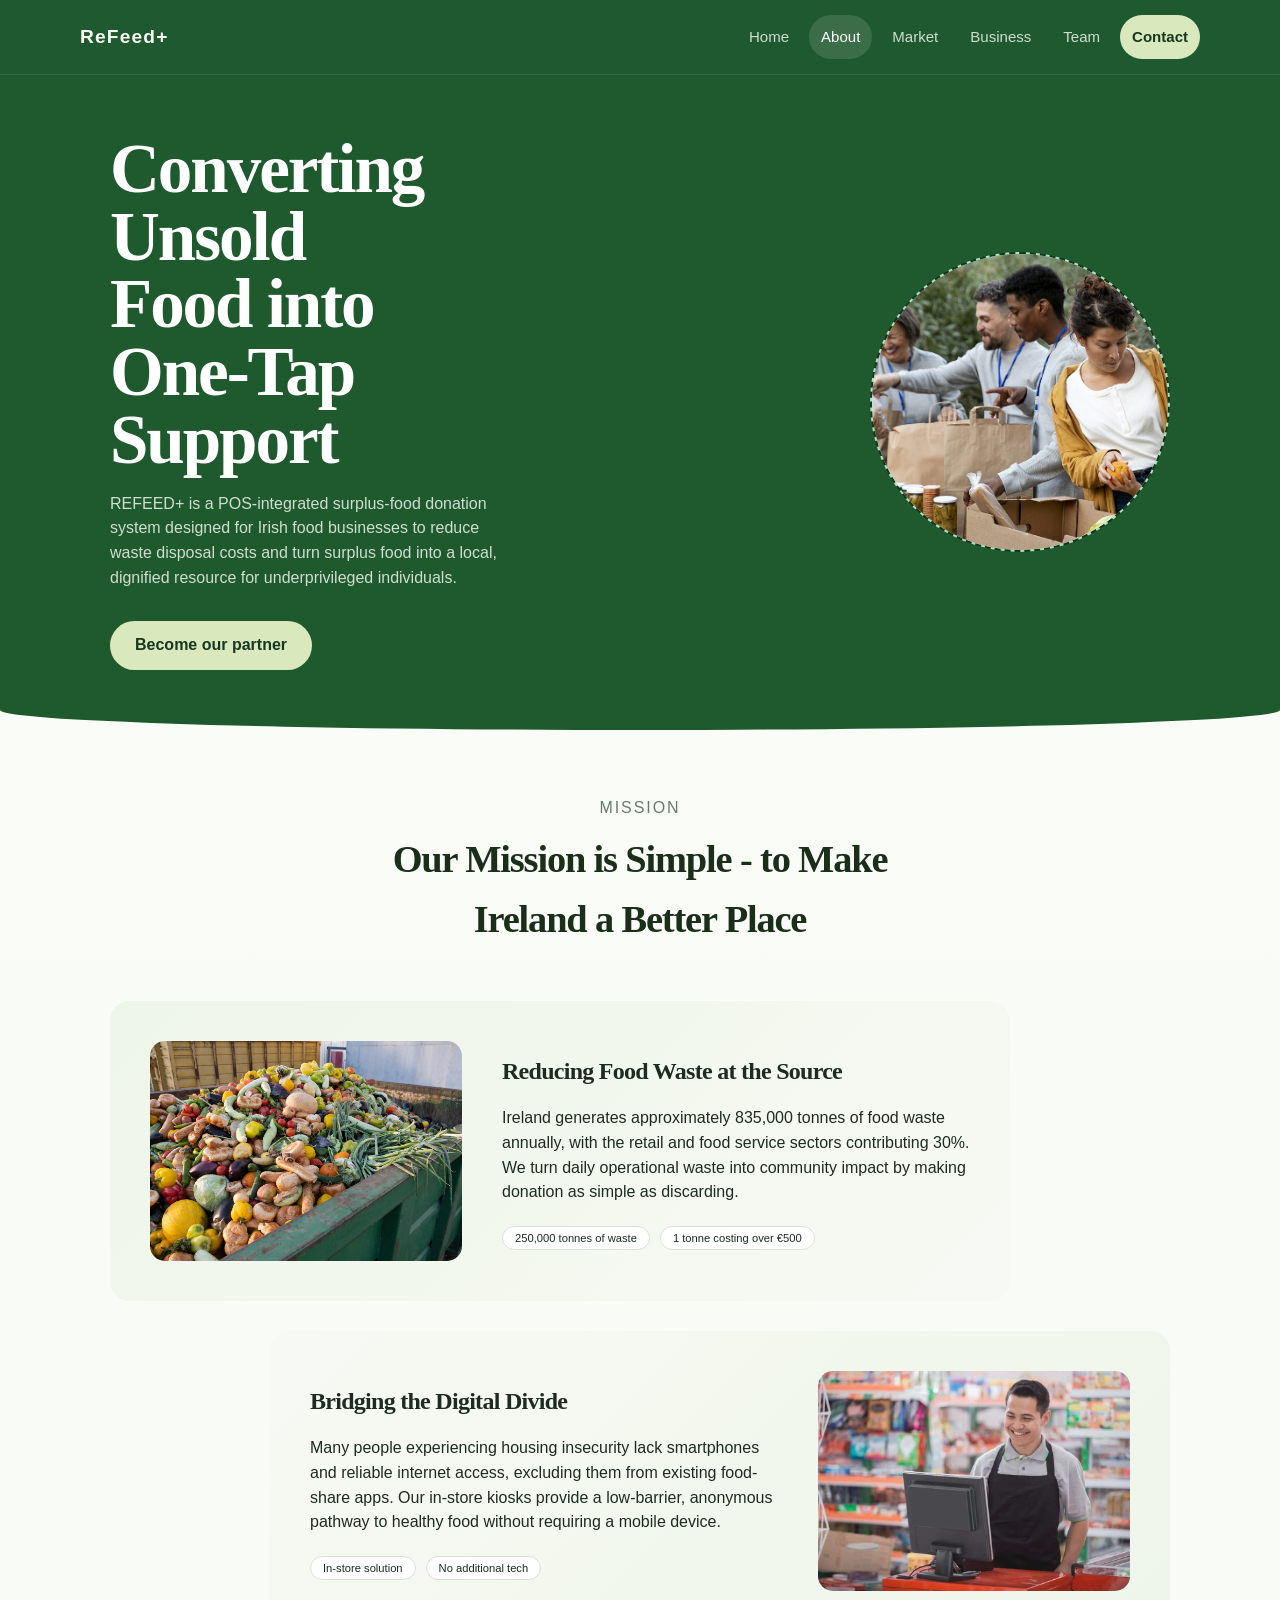
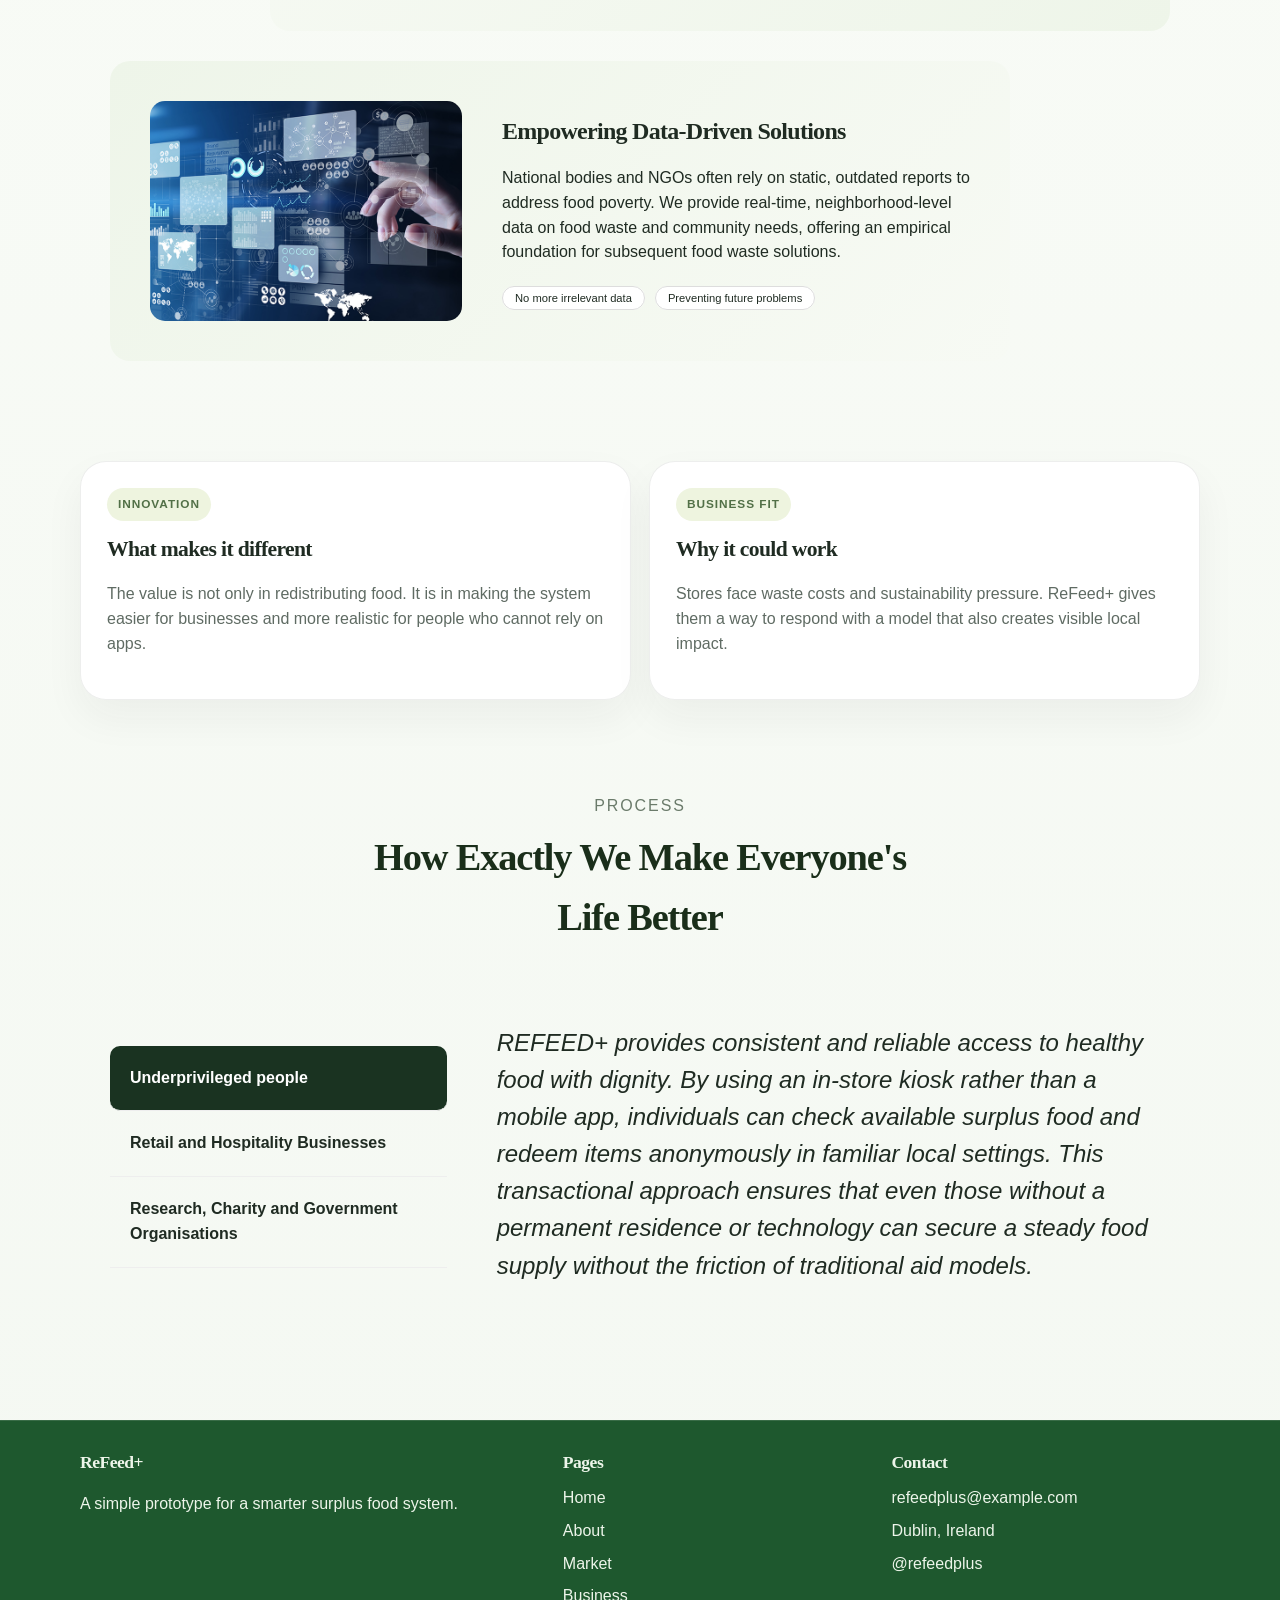
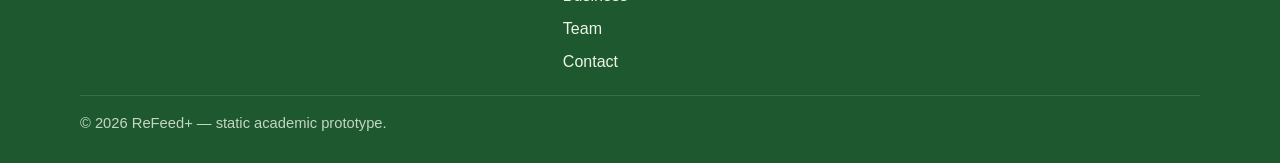
==== about_page/about.html @ 6f9c0de7 "added about page" ====
<!DOCTYPE html>
<html lang="en">
<head>
  <meta charset="UTF-8" />
  <meta name="viewport" content="width=device-width, initial-scale=1.0" />
  <title>ReFeed+ | About</title>
  <link rel="stylesheet" href="../prototype/styles.css" />
  <link rel="stylesheet" href="andrii.css" />
  <script src="../prototype/script.js" defer></script>
  <script src="script.js" defer></script>
</head>
<body>
<a class="skip-link" href="#main-content">Skip to content</a>

<header class="site-header">
  <nav class="navbar" aria-label="Main navigation">
    <a href="../prototype/index.html" class="logo">ReFeed+</a>
    <button class="nav-toggle" type="button" aria-expanded="false" aria-controls="site-nav">Menu</button>
    <div class="nav-links" id="site-nav">
      <a href="../prototype/index.html" data-page="index.html">Home</a>
      <a href="about.html" data-page="about.html">About</a>
      <a href="../prototype/market-customer.html" data-page="market-customer.html">Market</a>
      <a href="../prototype/business-financials.html" data-page="business-financials.html">Business</a>
      <a href="../prototype/team.html" data-page="team.html">Team</a>
      <a href="../prototype/contact.html" data-page="contact.html" class="cta-link">Contact</a>
    </div>
  </nav>
</header>

<main id="main-content">

  <section class="hero">
    <div class="container hero-content">
      <div class="hero-text">
        <h1>Converting Unsold Food into One-Tap Support</h1>
        <p>REFEED+ is a POS-integrated surplus-food donation system designed for Irish food businesses to reduce waste disposal costs and turn surplus food into a local, dignified resource for underprivileged individuals.</p>
        <a href="../prototype/contact.html" class="btn-dark">Become our partner</a>
      </div>
      <div class="placeholder-box">
        <img src="../images/about_hero.jpg" alt="People unpacking food">
      </div>
    </div>
  </section>

  <section class="problems-grid container">
    <div class="section-title">
      <p class="small-label">Mission</p>
      <h2>Our Mission is Simple - to Make Ireland a Better Place</h2>
    </div>
    <div class="problem-card">
      <div class="card-img-placeholder"><img src="../images/about_waste.jpg" alt="Image of food thrown to a bin"></div>
      <div class="card-content">
        <h3>Reducing Food Waste at the Source</h3>
        <p>Ireland generates approximately 835,000 tonnes of food waste annually, with the retail and food service sectors contributing 30%. We turn daily operational waste into community impact by making donation as simple as discarding.</p>
        <div class="tags">
          <span>250,000 tonnes of waste</span><span>1 tonne costing over €500</span>
        </div>
      </div>
    </div>

    <div class="problem-card">
      <div class="card-img-placeholder"><img src="../images/about_kiosk.webp" alt="Cashier in a store"></div>
      <div class="card-content">
        <h3>Bridging the Digital Divide</h3>
        <p>Many people experiencing housing insecurity lack smartphones and reliable internet access, excluding them from existing food-share apps. Our in-store kiosks provide a low-barrier, anonymous pathway to healthy food without requiring a mobile device.</p>
        <div class="tags">
          <span>In-store solution</span><span>No additional tech</span>
        </div>
      </div>
    </div>

    <div class="problem-card">
      <div class="card-img-placeholder"><img src="../images/about_data.jpg" alt="Visualisation of digital data"></div>
      <div class="card-content">
        <h3>Empowering Data-Driven Solutions</h3>
        <p>National bodies and NGOs often rely on static, outdated reports to address food poverty. We provide real-time, neighborhood-level data on food waste and community needs, offering an empirical foundation for subsequent food waste solutions.</p>
        <div class="tags">
          <span>No more irrelevant data</span><span>Preventing future problems</span>
        </div>
      </div>
    </div>
  </section>

  <section class="section">
    <div class="grid-2">
      <article class="card">
        <span class="label">Innovation</span>
        <h3>What makes it different</h3>
        <p>
          The value is not only in redistributing food. It is in making the system easier for businesses
          and more realistic for people who cannot rely on apps.
        </p>
      </article>
      <article class="card">
        <span class="label">Business fit</span>
        <h3>Why it could work</h3>
        <p>
          Stores face waste costs and sustainability pressure. ReFeed+ gives them a way to respond with a
          model that also creates visible local impact.
        </p>
      </article>
    </div>
  </section>

  <section class="solutions container">
    <div class="section-title">
      <p class="small-label">Process</p>
      <h2>How Exactly We Make Everyone's Life Better</h2>
    </div>
    <div class="solution-container">
      <div class="solution-list">
        <div class="list-item">
          <strong>Underprivileged people</strong>
        </div>
        <div class="list-item">
          <strong>Retail and Hospitality Businesses</strong>
        </div>
        <div class="list-item">
          <strong>Research, Charity and Government Organisations</strong>
        </div>
      </div>
      <div class="solution-content">
        <p class="quote"></p>
      </div>
    </div>
  </section>

</main>

<footer class="site-footer">
  <div class="footer-inner">
    <div>
      <h3>ReFeed+</h3>
      <p>A simple prototype for a smarter surplus food system.</p>
    </div>
    <div>
      <h3>Pages</h3>
      <ul>
        <li><a href="../prototype/index.html">Home</a></li>
        <li><a href="about.html">About</a></li>
        <li><a href="../prototype/market-customer.html">Market</a></li>
        <li><a href="../prototype/business-financials.html">Business</a></li>
        <li><a href="../prototype/team.html">Team</a></li>
        <li><a href="../prototype/contact.html">Contact</a></li>
      </ul>
    </div>
    <div>
      <h3>Contact</h3>
      <ul>
        <li>refeedplus@example.com</li>
        <li>Dublin, Ireland</li>
        <li>@refeedplus</li>
      </ul>
    </div>
    <div class="footer-bottom">
      &copy; <span id="year"></span> ReFeed+ — static academic prototype.
    </div>
  </div>
</footer>
</body>
</html>
---- prototype/styles.css ----
* {
  box-sizing: border-box;
}

html {
  scroll-behavior: smooth;
}

body {
  margin: 0;
  font-family: Arial, Helvetica, sans-serif;
  background: linear-gradient(180deg, #fbfdf9 0%, #f4f8f2 100%);
  color: #1f2b22;
  line-height: 1.55;
}

a {
  color: inherit;
}

img {
  max-width: 100%;
  display: block;
}

.skip-link {
  position: absolute;
  left: -9999px;
  top: 0;
}

.skip-link:focus {
  left: 12px;
  top: 12px;
  background: #15351f;
  color: #ffffff;
  padding: 10px 14px;
  border-radius: 8px;
  z-index: 1000;
}

.site-header {
  position: sticky;
  top: 0;
  z-index: 50;
  background: rgba(13, 75, 30, 0.92);
  backdrop-filter: blur(12px);
  border-bottom: 1px solid rgba(255, 255, 255, 0.1);
}

.navbar,
.section,
.footer-inner {
  width: min(1120px, calc(100% - 40px));
  margin: 0 auto;
}

.navbar {
  min-height: 74px;
  display: flex;
  align-items: center;
  justify-content: space-between;
  gap: 20px;
}

.logo {
  text-decoration: none;
  font-size: 1.2rem;
  font-weight: 700;
  letter-spacing: 0.06em;
  color: #f7fbf4;
}

.nav-toggle {
  display: none;
  border: 1px solid rgba(255, 255, 255, 0.18);
  background: rgba(255, 255, 255, 0.08);
  color: #f7fbf4;
  padding: 10px 14px;
  border-radius: 10px;
  cursor: pointer;
}

.nav-links {
  display: flex;
  align-items: center;
  gap: 8px;
  flex-wrap: wrap;
}

.nav-links a {
  text-decoration: none;
  color: rgba(247, 251, 244, 0.82);
  padding: 10px 12px;
  border-radius: 999px;
  font-size: 0.94rem;
  transition: 0.2s ease;
}

.nav-links a:hover,
.nav-links a.active {
  color: #ffffff;
  background: rgba(255, 255, 255, 0.12);
}

.nav-links .cta-link {
  background: #d9e9bd;
  color: #173720;
  font-weight: 700;
}

.nav-links .cta-link:hover,
.nav-links .cta-link.active {
  background: #e6f0d3;
  color: #122d1a;
}

main {
  padding-bottom: 28px;
  padding-top: 24px;
}

.hero {
  padding: 88px 0 48px;
}

.hero-grid {
  display: grid;
  grid-template-columns: 1.2fr 0.8fr;
  gap: 24px;
  align-items: stretch;
}

.panel,
.card,
.quote-card,
.table-shell,
.form-shell {
  border: 1px solid rgba(31, 43, 34, 0.08);
  background: rgba(255, 255, 255, 0.94);
  border-radius: 26px;
  box-shadow: 0 18px 40px rgba(31, 43, 34, 0.05);
}

.hero-copy {
  padding: 40px;
}

.kicker {
  margin: 0 0 14px;
  color: #6f7a72;
  text-transform: uppercase;
  letter-spacing: 0.14em;
  font-size: 0.76rem;
  font-weight: 700;
}

h1,
h2,
h3 {
  margin: 0;
  font-family: Georgia, "Times New Roman", serif;
  font-weight: 600;
  letter-spacing: -0.03em;
  color: #1f2b22;
}

.hero h1 {
  font-size: clamp(2.9rem, 5.4vw, 5.6rem);
  line-height: 0.98;
  max-width: 9ch;
  margin-bottom: 18px;
}

.lead {
  max-width: 56ch;
  color: #58655d;
  font-size: 1.02rem;
  margin: 0;
}

.button-row {
  display: flex;
  gap: 12px;
  flex-wrap: wrap;
  margin-top: 28px;
}

.button {
  display: inline-block;
  text-decoration: none;
  padding: 12px 18px;
  border-radius: 999px;
  font-weight: 700;
}

.button.primary {
  background: #15351f;
  color: #ffffff;
}

.button.secondary {
  background: transparent;
  color: #1f2b22;
  border: 1px solid rgba(31, 43, 34, 0.14);
}

.hero-side {
  padding: 18px;
  display: grid;
  gap: 14px;
}

.stat {
  padding: 22px;
  border-radius: 20px;
  background: #f7faf4;
  border: 1px solid rgba(31, 43, 34, 0.06);
}

.stat-value {
  display: block;
  font-family: Georgia, "Times New Roman", serif;
  font-size: 2rem;
  line-height: 1;
  margin-bottom: 8px;
  color: #184125;
}

.stat p {
  margin: 0;
  color: #5f6b63;
}

.section {
  padding: 20px 0 28px;
}

.section-header {
  margin-bottom: 20px;
  width: min(1120px, calc(100% - 40px));
}

.section-header h2 {
  font-size: clamp(2rem, 3.8vw, 3.4rem);
  margin-bottom: 10px;
}

.section-header p {
  margin: 0;
  color: #5f6b63;
}

.grid-2,
.grid-3 {
  display: grid;
  gap: 18px;
}

.grid-2 {
  grid-template-columns: repeat(2, minmax(0, 1fr));
}

.grid-3 {
  grid-template-columns: repeat(3, minmax(0, 1fr));
}

.card,
.quote-card,
.form-shell {
  padding: 26px;
}

.card h3,
.quote-card h3 {
  font-size: 1.35rem;
  margin-bottom: 10px;
}

.card p,
.card li,
.quote-card p,
.form-shell p {
  color: #5f6b63;
}

.card ul {
  margin: 12px 0 0;
  padding-left: 18px;
}

.card li+li {
  margin-top: 7px;
}

.label {
  display: inline-block;
  margin-bottom: 12px;
  padding: 7px 11px;
  border-radius: 999px;
  background: #eef4df;
  color: #527047;
  font-size: 0.74rem;
  text-transform: uppercase;
  letter-spacing: 0.08em;
  font-weight: 700;
}

.statement {
  padding: 34px;
  border-radius: 26px;
  background: linear-gradient(135deg, #eef5e9, #f7faf4);
  border: 1px solid rgba(31, 43, 34, 0.08);
  box-shadow: 0 18px 40px rgba(31, 43, 34, 0.04);
}

.statement h2 {
  font-size: clamp(2rem, 4vw, 3.6rem);
  max-width: 12ch;
  margin-bottom: 12px;
}

.statement p {
  max-width: 60ch;
  margin: 0;
  color: #58655d;
}

.table-shell {
  padding: 14px;
  overflow-x: auto;
}

table {
  width: 100%;
  min-width: 700px;
  border-collapse: collapse;
}

th,
td {
  padding: 16px 18px;
  border-bottom: 1px solid rgba(31, 43, 34, 0.08);
  text-align: center;
}

th {
  color: #1f2b22;
  font-weight: 700;
}

td {
  color: #58655d;
}

th:first-child,
td:first-child {
  text-align: left;
  color: #1f2b22;
}

.highlight-col {
  background: #f1f7e7;
  color: #1f2b22;
}

.team-grid .card {
  min-height: 210px;
}

.form-grid {
  display: grid;
  gap: 14px;
  margin-top: 18px;
}

label {
  display: block;
  margin-bottom: 6px;
  color: #1f2b22;
  font-weight: 700;
}

input,
textarea {
  width: 100%;
  padding: 12px 14px;
  border-radius: 14px;
  border: 1px solid rgba(31, 43, 34, 0.12);
  background: #ffffff;
  color: #1f2b22;
  font: inherit;
}

textarea {
  min-height: 130px;
  resize: vertical;
}

.fake-button {
  margin-top: 4px;
  display: inline-block;
  border: 0;
  border-radius: 999px;
  background: #15351f;
  color: #ffffff;
  font-weight: 700;
  padding: 12px 18px;
}

.small-note {
  margin-top: 12px;
  color: #818b84;
  font-size: 0.92rem;
}

.site-footer {
  border-top: 1px solid rgba(255, 255, 255, 0.12);
  margin-top: 28px;
  background: rgba(13, 75, 30, 0.92);
}

.site-footer h3,
.site-footer p,
.site-footer li,
.site-footer a {
  color: #edf5ea;
}

.footer-inner {
  padding: 28px 0;
  display: grid;
  grid-template-columns: 1.2fr 0.8fr 0.8fr;
  gap: 20px;
}

.site-footer h3 {
  font-size: 1.1rem;
  margin-bottom: 10px;
}

.site-footer ul {
  list-style: none;
  padding: 0;
  margin: 0;
}

.site-footer li+li {
  margin-top: 8px;
}

.site-footer a {
  text-decoration: none;
}

.site-footer a:hover {
  color: #ffffff;
}

.footer-bottom {
  grid-column: 1 / -1;
  padding-top: 16px;
  border-top: 1px solid rgba(255, 255, 255, 0.12);
  color: rgba(237, 245, 234, 0.8);
  font-size: 0.92rem;
}

@media (max-width: 920px) {

  .hero-grid,
  .grid-2,
  .grid-3,
  .footer-inner {
    grid-template-columns: 1fr;
  }

  .hero h1 {
    max-width: 11ch;
  }
}

@media (max-width: 760px) {
  .nav-toggle {
    display: inline-block;
  }

  .navbar {
    align-items: flex-start;
    flex-direction: column;
    padding: 14px 0;
  }

  .nav-links {
    display: none;
    width: 100%;
    flex-direction: column;
    align-items: stretch;
  }

  .nav-links.open {
    display: flex;
  }

  .nav-links a {
    background: transparent;
  }

  .hero {
    padding-top: 52px;
  }

  .navbar,
  .section,
  .footer-inner {
    width: min(1120px, calc(100% - 24px));
  }

  .hero-copy,
  .card,
  .quote-card,
  .form-shell {
    padding: 22px;
  }
}
---- about_page/andrii.css ----
main {
    padding-top: 0;
}

img {
    width: 100%;
    height: 100%;
    object-fit: cover;
    display: block;
}

.placeholder-box {
    width: 500px;
    height: 500px;
    border-radius: 50%;
    overflow: hidden;
    border: none;
}

.container {
    max-width: 1100px;
    margin: 0 auto;
    padding: 0 20px;
}

.text-center { text-align: center; }

/* Hero Section */
.hero {
    background-color: rgba(13, 75, 30, 0.92);
    padding: 60px 0;
    border-bottom-left-radius: 50% 20px;
    border-bottom-right-radius: 50% 20px;
}

.hero-content {
    display: flex;
    align-items: center;
    justify-content: space-between;
}

.hero-text h1 { color: #ffffff }
.hero-text p { margin-bottom: 30px; max-width: 400px; color: rgba(247, 251, 244, 0.82) }

.btn-dark {
    background: #d9e9bd;
    color: #173720;
    font-weight: 700;
    padding: 12px 25px;
    border-radius: 25px;
    text-decoration: none;
    display: inline-block;
}

.hero-image-placeholder {
    flex: 1;
    display: flex;
    justify-content: center;
}

.placeholder-box {
    width: 300px;
    height: 300px;
    background: #a8e4c1;
    border-radius: 50%;
    display: flex;
    align-items: center;
    justify-content: center;
    color: #1a3321;
    border: 2px dashed #1a3321;
}

/* Section Title */
.section-title {
    text-align: center;
    max-width: 600px;
    margin: 0 auto 52px;
}

.section-title h2 {
    font-family: 'Playfair Display', serif;
    font-size: 2.4rem;
    color: #1a2e1a;
    margin-bottom: 12px;
}

.section-title p {
    color: #6b7b6b;
    font-size: 1rem;
}

.small-label {
    font-size: 0.78rem;
    font-weight: 500;
    letter-spacing: 0.12em;
    text-transform: uppercase;
    color: #2e4a2e;
    margin-bottom: 10px;
}

/* Problem Cards */
.problems-grid {
    padding: 50px 20px;
}

.problem-card {
    display: flex;
    align-items: center;
    background: linear-gradient(135deg, #eef5e9, #f7faf4);
    border-radius: 20px;
    padding: 40px;
    margin-bottom: 30px;
    gap: 40px;

    max-width: 900px;
    transition: all 0.4s ease;
}

.problem-card:nth-child(even) {
    margin-right: auto;
}

.problem-card:nth-child(odd) {
    margin-left: auto;
    background: linear-gradient(135deg, #f7faf4, #eef5e9);
    flex-direction: row-reverse;
}

.card-img-placeholder {
    flex: 1;
    height: 220px;
    border-radius: 15px;
    overflow: hidden;
}

.card-content { flex: 1.5; }
.card-content h3 { font-size: 1.5rem; margin-bottom: 15px; }
.card-content .tags { margin-top: 20px; }

.tags span {
    background: white;
    padding: 5px 12px;
    border-radius: 15px;
    font-size: 0.7rem;
    margin-right: 10px;
    border: 1px solid #ddd;
}

/* Solutions */
.solutions { padding: 50px 20px; }

.solution-container {
    display: flex;
    gap: 50px;
    align-items: center;
}

.solution-list { flex: 1; }

.list-item {
    padding: 20px;
    border-bottom: 1px solid #eee;
    display: flex;
    flex-direction: column;
}

.list-item.active {
    background-color: #1a3321;
    color: white;
    border-radius: 10px;
}

.solution-content {
    flex: 2;
    display: flex;
    flex-direction: column;
    justify-content: center;
}

.quote { font-size: 1.5rem; font-style: italic; margin-bottom: 30px; }

.user-info { display: flex; align-items: center; gap: 15px; }

.avatar-placeholder {
    width: 50px;
    height: 50px;
    background: #ddd;
    border-radius: 50%;
}

/* Responsive */
@media (max-width: 900px) {

    .hero-content {
        flex-direction: column;
        text-align: center;
        gap: 40px;
    }

    .hero-text p, h1 {
        margin-left: auto;
        margin-right: auto;
    }

    .problem-card {
        flex-direction: column !important;
        text-align: center;
        margin-left: auto !important;
        margin-right: auto !important;
    }

    .card-img-placeholder {
        width: 100%;
    }

    .solution-container {
        flex-direction: column;
    }

    .solution-list {
        display: flex;
        gap: 10px;
        overflow-x: auto;
        justify-content: center;
    }

    .list-item {
        width: 30%;
        border-bottom: none;
        border-radius: 10px;
    }

    .features-header {
        flex-direction: column;
        text-align: center;
    }

    .features-grid {
        flex-direction: column;
    }

    .split-section {
        flex-direction: column;
        text-align: center;
    }
}

@media (max-width: 600px) {

    .navbar {
        flex-direction: column;
        gap: 10px;
        padding: 20px;
    }

    .hero-text h1 {
        font-size: 2rem;
    }

    .mission h2 {
        font-size: 1.6rem;
    }

    .quote {
        font-size: 1.2rem;
    }
}
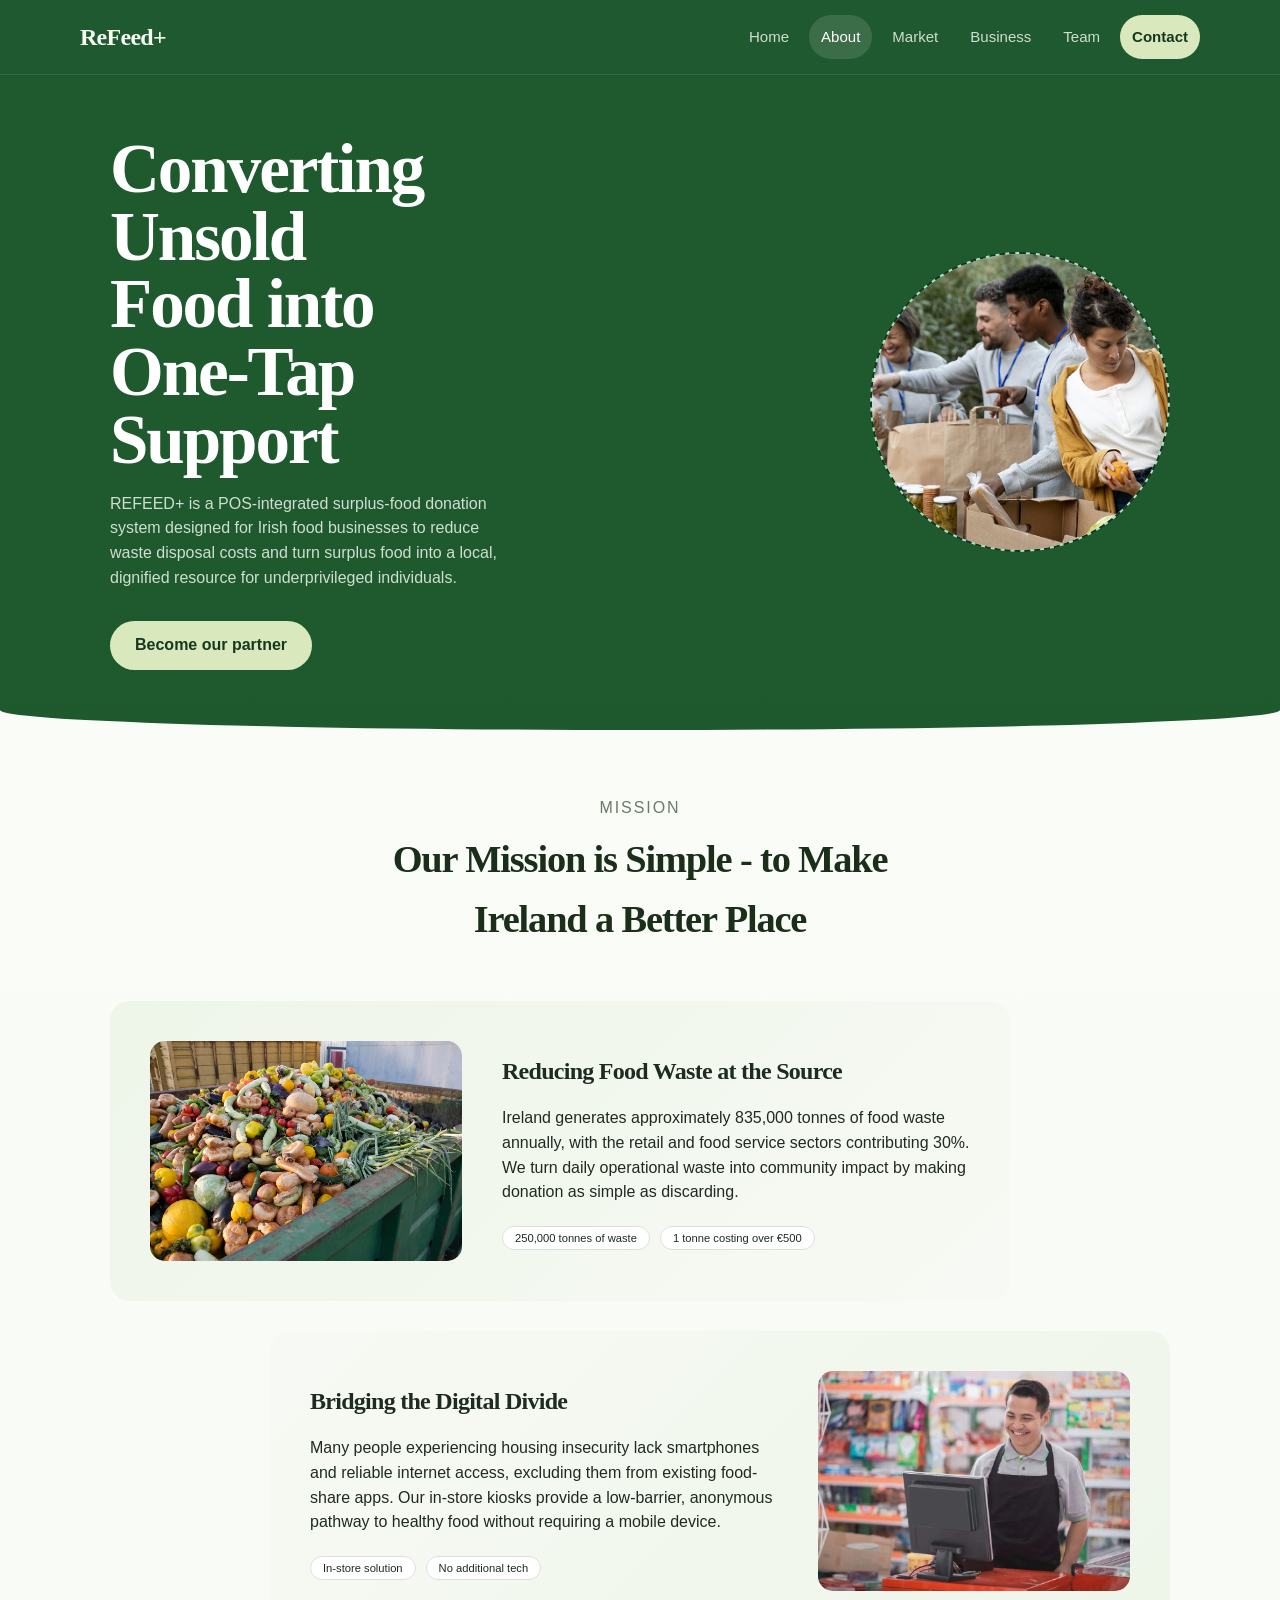
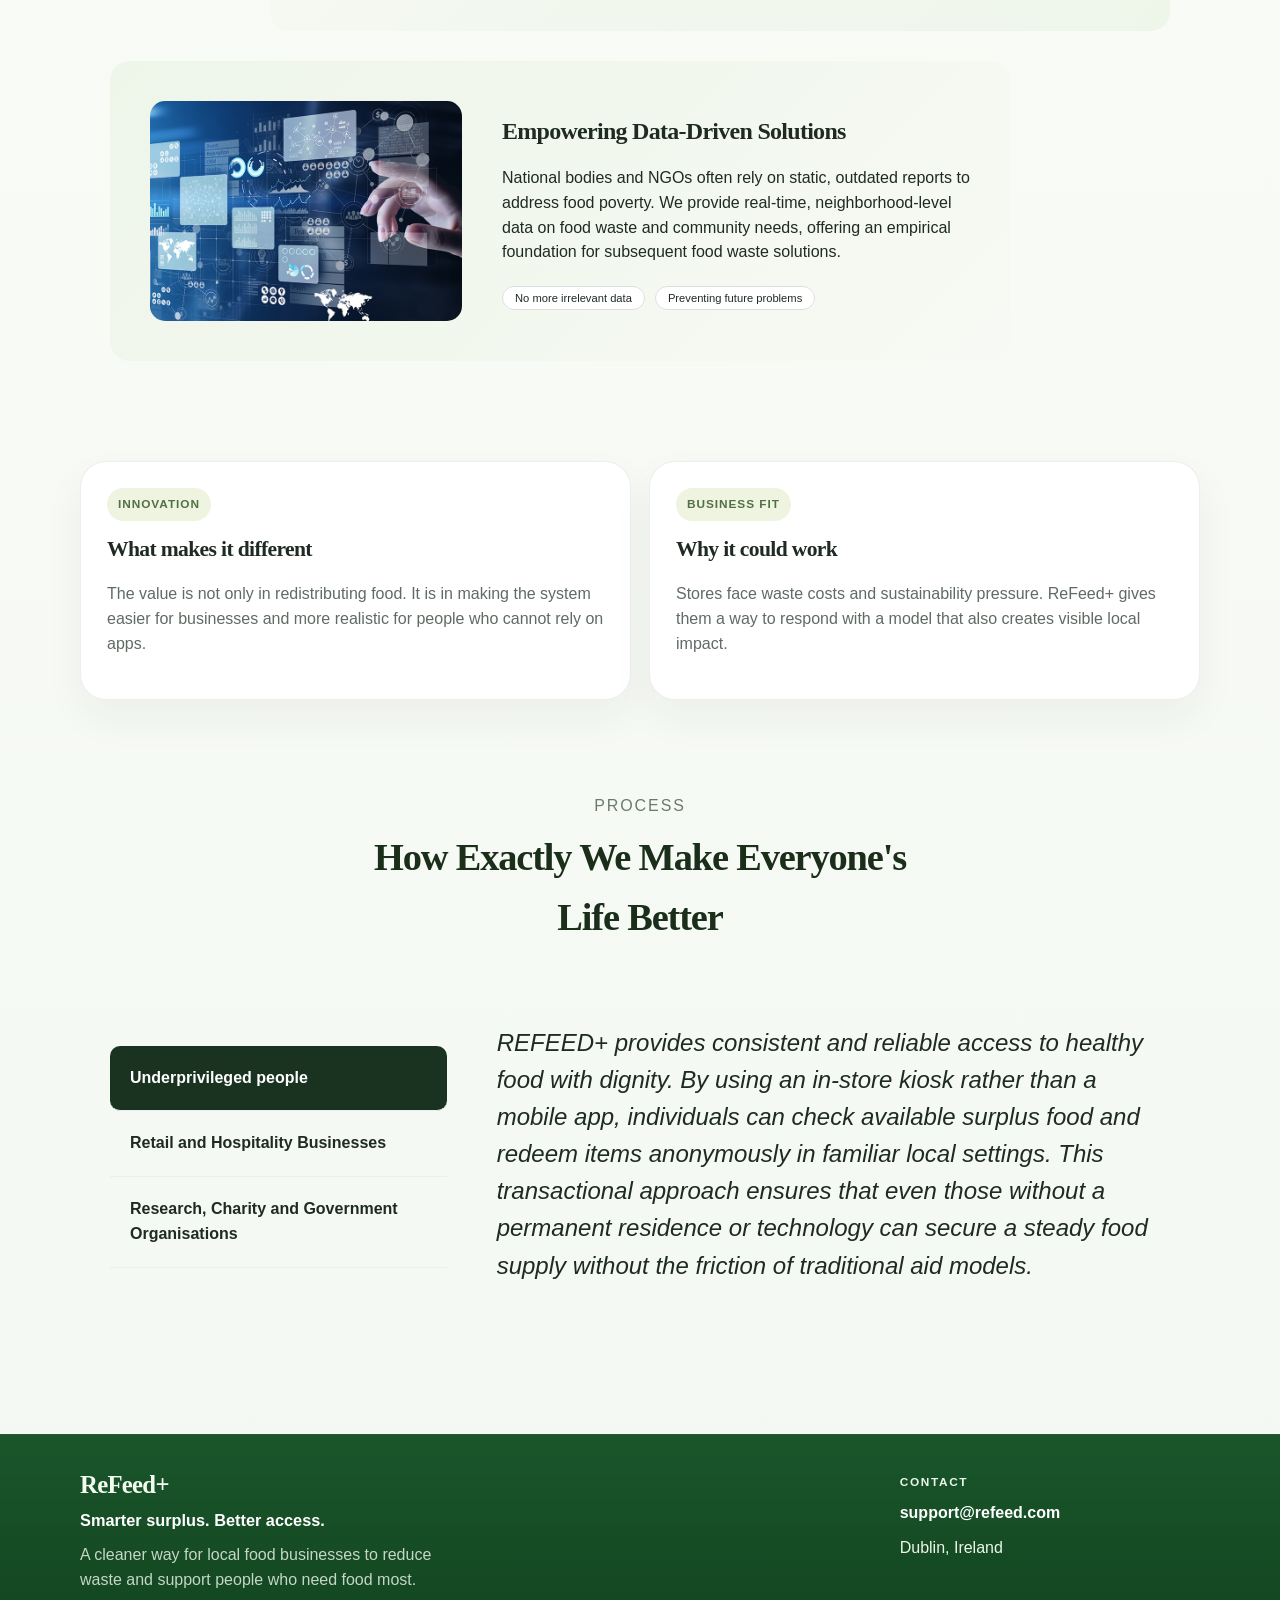
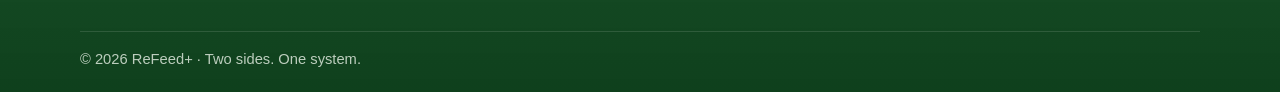
==== commit 247a1ff7: "Updated footer in about.html" ====
--- a/about_page/about.html
+++ b/about_page/about.html
@@ -1,5 +1,6 @@
 <!DOCTYPE html>
 <html lang="en">
+
 <head>
   <meta charset="UTF-8" />
   <meta name="viewport" content="width=device-width, initial-scale=1.0" />
@@ -9,153 +10,151 @@
   <script src="../prototype/script.js" defer></script>
   <script src="script.js" defer></script>
 </head>
+
 <body>
-<a class="skip-link" href="#main-content">Skip to content</a>
+  <a class="skip-link" href="#main-content">Skip to content</a>
 
-<header class="site-header">
-  <nav class="navbar" aria-label="Main navigation">
-    <a href="../prototype/index.html" class="logo">ReFeed+</a>
-    <button class="nav-toggle" type="button" aria-expanded="false" aria-controls="site-nav">Menu</button>
-    <div class="nav-links" id="site-nav">
-      <a href="../prototype/index.html" data-page="index.html">Home</a>
-      <a href="about.html" data-page="about.html">About</a>
-      <a href="../prototype/market-customer.html" data-page="market-customer.html">Market</a>
-      <a href="../prototype/business-financials.html" data-page="business-financials.html">Business</a>
-      <a href="../prototype/team.html" data-page="team.html">Team</a>
-      <a href="../prototype/contact.html" data-page="contact.html" class="cta-link">Contact</a>
-    </div>
-  </nav>
-</header>
+  <header class="site-header">
+    <nav class="navbar" aria-label="Main navigation">
+      <a href="../prototype/index.html" class="logo">ReFeed+</a>
+      <button class="nav-toggle" type="button" aria-expanded="false" aria-controls="site-nav">Menu</button>
+      <div class="nav-links" id="site-nav">
+        <a href="../prototype/index.html" data-page="index.html">Home</a>
+        <a href="about.html" data-page="about.html">About</a>
+        <a href="../prototype/market-customer.html" data-page="market-customer.html">Market</a>
+        <a href="../prototype/business-financials.html" data-page="business-financials.html">Business</a>
+        <a href="../prototype/team.html" data-page="team.html">Team</a>
+        <a href="../prototype/contact.html" data-page="contact.html" class="cta-link">Contact</a>
+      </div>
+    </nav>
+  </header>
 
-<main id="main-content">
+  <main id="main-content">
 
-  <section class="hero">
-    <div class="container hero-content">
-      <div class="hero-text">
-        <h1>Converting Unsold Food into One-Tap Support</h1>
-        <p>REFEED+ is a POS-integrated surplus-food donation system designed for Irish food businesses to reduce waste disposal costs and turn surplus food into a local, dignified resource for underprivileged individuals.</p>
-        <a href="../prototype/contact.html" class="btn-dark">Become our partner</a>
+    <section class="hero">
+      <div class="container hero-content">
+        <div class="hero-text">
+          <h1>Converting Unsold Food into One-Tap Support</h1>
+          <p>REFEED+ is a POS-integrated surplus-food donation system designed for Irish food businesses to reduce waste
+            disposal costs and turn surplus food into a local, dignified resource for underprivileged individuals.</p>
+          <a href="../prototype/contact.html" class="btn-dark">Become our partner</a>
+        </div>
+        <div class="placeholder-box">
+          <img src="../images/about_hero.jpg" alt="People unpacking food">
+        </div>
       </div>
-      <div class="placeholder-box">
-        <img src="../images/about_hero.jpg" alt="People unpacking food">
+    </section>
+
+    <section class="problems-grid container">
+      <div class="section-title">
+        <p class="small-label">Mission</p>
+        <h2>Our Mission is Simple - to Make Ireland a Better Place</h2>
+      </div>
+      <div class="problem-card">
+        <div class="card-img-placeholder"><img src="../images/about_waste.jpg" alt="Image of food thrown to a bin">
+        </div>
+        <div class="card-content">
+          <h3>Reducing Food Waste at the Source</h3>
+          <p>Ireland generates approximately 835,000 tonnes of food waste annually, with the retail and food service
+            sectors contributing 30%. We turn daily operational waste into community impact by making donation as simple
+            as discarding.</p>
+          <div class="tags">
+            <span>250,000 tonnes of waste</span><span>1 tonne costing over €500</span>
+          </div>
+        </div>
+      </div>
+
+      <div class="problem-card">
+        <div class="card-img-placeholder"><img src="../images/about_kiosk.webp" alt="Cashier in a store"></div>
+        <div class="card-content">
+          <h3>Bridging the Digital Divide</h3>
+          <p>Many people experiencing housing insecurity lack smartphones and reliable internet access, excluding them
+            from existing food-share apps. Our in-store kiosks provide a low-barrier, anonymous pathway to healthy food
+            without requiring a mobile device.</p>
+          <div class="tags">
+            <span>In-store solution</span><span>No additional tech</span>
+          </div>
+        </div>
+      </div>
+
+      <div class="problem-card">
+        <div class="card-img-placeholder"><img src="../images/about_data.jpg" alt="Visualisation of digital data"></div>
+        <div class="card-content">
+          <h3>Empowering Data-Driven Solutions</h3>
+          <p>National bodies and NGOs often rely on static, outdated reports to address food poverty. We provide
+            real-time, neighborhood-level data on food waste and community needs, offering an empirical foundation for
+            subsequent food waste solutions.</p>
+          <div class="tags">
+            <span>No more irrelevant data</span><span>Preventing future problems</span>
+          </div>
+        </div>
+      </div>
+    </section>
+
+    <section class="section">
+      <div class="grid-2">
+        <article class="card">
+          <span class="label">Innovation</span>
+          <h3>What makes it different</h3>
+          <p>
+            The value is not only in redistributing food. It is in making the system easier for businesses
+            and more realistic for people who cannot rely on apps.
+          </p>
+        </article>
+        <article class="card">
+          <span class="label">Business fit</span>
+          <h3>Why it could work</h3>
+          <p>
+            Stores face waste costs and sustainability pressure. ReFeed+ gives them a way to respond with a
+            model that also creates visible local impact.
+          </p>
+        </article>
+      </div>
+    </section>
+
+    <section class="solutions container">
+      <div class="section-title">
+        <p class="small-label">Process</p>
+        <h2>How Exactly We Make Everyone's Life Better</h2>
+      </div>
+      <div class="solution-container">
+        <div class="solution-list">
+          <div class="list-item">
+            <strong>Underprivileged people</strong>
+          </div>
+          <div class="list-item">
+            <strong>Retail and Hospitality Businesses</strong>
+          </div>
+          <div class="list-item">
+            <strong>Research, Charity and Government Organisations</strong>
+          </div>
+        </div>
+        <div class="solution-content">
+          <p class="quote"></p>
+        </div>
+      </div>
+    </section>
+
+  </main>
+
+  <footer class="site-footer">
+    <div class="footer-inner">
+      <div class="footer-brand">
+        <p class="footer-mark">ReFeed+</p>
+        <p class="footer-tagline">Smarter surplus. Better access.</p>
+        <p class="footer-copy">A cleaner way for local food businesses to reduce waste and support people who need food
+          most.</p>
+      </div>
+      <div class="footer-contact">
+        <p class="footer-kicker">Contact</p>
+        <a href="mailto:support@refeed.com">support@refeed.com</a>
+        <p>Dublin, Ireland</p>
+      </div>
+      <div class="footer-bottom">
+        <p>&copy; <span id="year"></span> ReFeed+ · Two sides. One system.</p>
       </div>
     </div>
-  </section>
+  </footer>
+</body>
 
-  <section class="problems-grid container">
-    <div class="section-title">
-      <p class="small-label">Mission</p>
-      <h2>Our Mission is Simple - to Make Ireland a Better Place</h2>
-    </div>
-    <div class="problem-card">
-      <div class="card-img-placeholder"><img src="../images/about_waste.jpg" alt="Image of food thrown to a bin"></div>
-      <div class="card-content">
-        <h3>Reducing Food Waste at the Source</h3>
-        <p>Ireland generates approximately 835,000 tonnes of food waste annually, with the retail and food service sectors contributing 30%. We turn daily operational waste into community impact by making donation as simple as discarding.</p>
-        <div class="tags">
-          <span>250,000 tonnes of waste</span><span>1 tonne costing over €500</span>
-        </div>
-      </div>
-    </div>
-
-    <div class="problem-card">
-      <div class="card-img-placeholder"><img src="../images/about_kiosk.webp" alt="Cashier in a store"></div>
-      <div class="card-content">
-        <h3>Bridging the Digital Divide</h3>
-        <p>Many people experiencing housing insecurity lack smartphones and reliable internet access, excluding them from existing food-share apps. Our in-store kiosks provide a low-barrier, anonymous pathway to healthy food without requiring a mobile device.</p>
-        <div class="tags">
-          <span>In-store solution</span><span>No additional tech</span>
-        </div>
-      </div>
-    </div>
-
-    <div class="problem-card">
-      <div class="card-img-placeholder"><img src="../images/about_data.jpg" alt="Visualisation of digital data"></div>
-      <div class="card-content">
-        <h3>Empowering Data-Driven Solutions</h3>
-        <p>National bodies and NGOs often rely on static, outdated reports to address food poverty. We provide real-time, neighborhood-level data on food waste and community needs, offering an empirical foundation for subsequent food waste solutions.</p>
-        <div class="tags">
-          <span>No more irrelevant data</span><span>Preventing future problems</span>
-        </div>
-      </div>
-    </div>
-  </section>
-
-  <section class="section">
-    <div class="grid-2">
-      <article class="card">
-        <span class="label">Innovation</span>
-        <h3>What makes it different</h3>
-        <p>
-          The value is not only in redistributing food. It is in making the system easier for businesses
-          and more realistic for people who cannot rely on apps.
-        </p>
-      </article>
-      <article class="card">
-        <span class="label">Business fit</span>
-        <h3>Why it could work</h3>
-        <p>
-          Stores face waste costs and sustainability pressure. ReFeed+ gives them a way to respond with a
-          model that also creates visible local impact.
-        </p>
-      </article>
-    </div>
-  </section>
-
-  <section class="solutions container">
-    <div class="section-title">
-      <p class="small-label">Process</p>
-      <h2>How Exactly We Make Everyone's Life Better</h2>
-    </div>
-    <div class="solution-container">
-      <div class="solution-list">
-        <div class="list-item">
-          <strong>Underprivileged people</strong>
-        </div>
-        <div class="list-item">
-          <strong>Retail and Hospitality Businesses</strong>
-        </div>
-        <div class="list-item">
-          <strong>Research, Charity and Government Organisations</strong>
-        </div>
-      </div>
-      <div class="solution-content">
-        <p class="quote"></p>
-      </div>
-    </div>
-  </section>
-
-</main>
-
-<footer class="site-footer">
-  <div class="footer-inner">
-    <div>
-      <h3>ReFeed+</h3>
-      <p>A simple prototype for a smarter surplus food system.</p>
-    </div>
-    <div>
-      <h3>Pages</h3>
-      <ul>
-        <li><a href="../prototype/index.html">Home</a></li>
-        <li><a href="about.html">About</a></li>
-        <li><a href="../prototype/market-customer.html">Market</a></li>
-        <li><a href="../prototype/business-financials.html">Business</a></li>
-        <li><a href="../prototype/team.html">Team</a></li>
-        <li><a href="../prototype/contact.html">Contact</a></li>
-      </ul>
-    </div>
-    <div>
-      <h3>Contact</h3>
-      <ul>
-        <li>refeedplus@example.com</li>
-        <li>Dublin, Ireland</li>
-        <li>@refeedplus</li>
-      </ul>
-    </div>
-    <div class="footer-bottom">
-      &copy; <span id="year"></span> ReFeed+ — static academic prototype.
-    </div>
-  </div>
-</footer>
-</body>
 </html>
--- a/prototype/styles.css
+++ b/prototype/styles.css
@@ -65,11 +65,14 @@
 
 .logo {
   text-decoration: none;
-  font-size: 1.2rem;
-  font-weight: 700;
-  letter-spacing: 0.06em;
+  font-family: Georgia, "Times New Roman", serif;
+  font-size: 1.5rem;
+  font-weight: 600;
+  letter-spacing: -0.03em;
+  line-height: 1;
   color: #f7fbf4;
 }
+
 
 .nav-toggle {
   display: none;
@@ -414,54 +417,85 @@
   font-size: 0.92rem;
 }
 
+
 .site-footer {
+  margin-top: 42px;
+  background: linear-gradient(180deg, rgba(13, 75, 30, 0.94) 0%, rgba(10, 60, 24, 0.98) 100%);
   border-top: 1px solid rgba(255, 255, 255, 0.12);
-  margin-top: 28px;
-  background: rgba(13, 75, 30, 0.92);
-}
-
-.site-footer h3,
-.site-footer p,
-.site-footer li,
-.site-footer a {
+}
+
+.footer-inner {
+  padding: 38px 0 22px;
+  display: grid;
+  grid-template-columns: minmax(0, 1.45fr) minmax(200px, 0.55fr);
+  gap: 28px;
+  align-items: start;
+}
+
+.footer-brand,
+.footer-contact {
+  display: grid;
+  gap: 10px;
+}
+
+.footer-mark {
+  margin: 0;
+  font-family: Georgia, "Times New Roman", serif;
+  font-size: 1.55rem;
+  font-weight: 600;
+  letter-spacing: -0.03em;
+  line-height: 1;
+  color: #f4fbf1;
+}
+
+.footer-kicker {
+  margin: 0;
+  font-size: 0.74rem;
+  letter-spacing: 0.14em;
+  text-transform: uppercase;
+  font-weight: 700;
+  color: rgba(237, 245, 234, 0.66);
+}
+
+.footer-tagline {
+  margin: 0;
+  font-size: 1.02rem;
+  font-weight: 700;
+  color: #ffffff;
+}
+
+.footer-copy {
+  margin: 0;
+  max-width: 42ch;
+  color: rgba(237, 245, 234, 0.82);
+}
+
+.footer-contact a,
+.footer-contact p {
+  margin: 0;
   color: #edf5ea;
-}
-
-.footer-inner {
-  padding: 28px 0;
-  display: grid;
-  grid-template-columns: 1.2fr 0.8fr 0.8fr;
-  gap: 20px;
-}
-
-.site-footer h3 {
-  font-size: 1.1rem;
-  margin-bottom: 10px;
-}
-
-.site-footer ul {
-  list-style: none;
-  padding: 0;
-  margin: 0;
-}
-
-.site-footer li+li {
-  margin-top: 8px;
-}
-
-.site-footer a {
   text-decoration: none;
 }
 
-.site-footer a:hover {
+.footer-contact a {
+  font-weight: 700;
   color: #ffffff;
+}
+
+.footer-contact a:hover {
+  color: #e6f0d3;
 }
 
 .footer-bottom {
   grid-column: 1 / -1;
+  margin-top: 10px;
   padding-top: 16px;
   border-top: 1px solid rgba(255, 255, 255, 0.12);
-  color: rgba(237, 245, 234, 0.8);
+}
+
+.footer-bottom p {
+  margin: 0;
+  color: rgba(237, 245, 234, 0.78);
   font-size: 0.92rem;
 }
 
